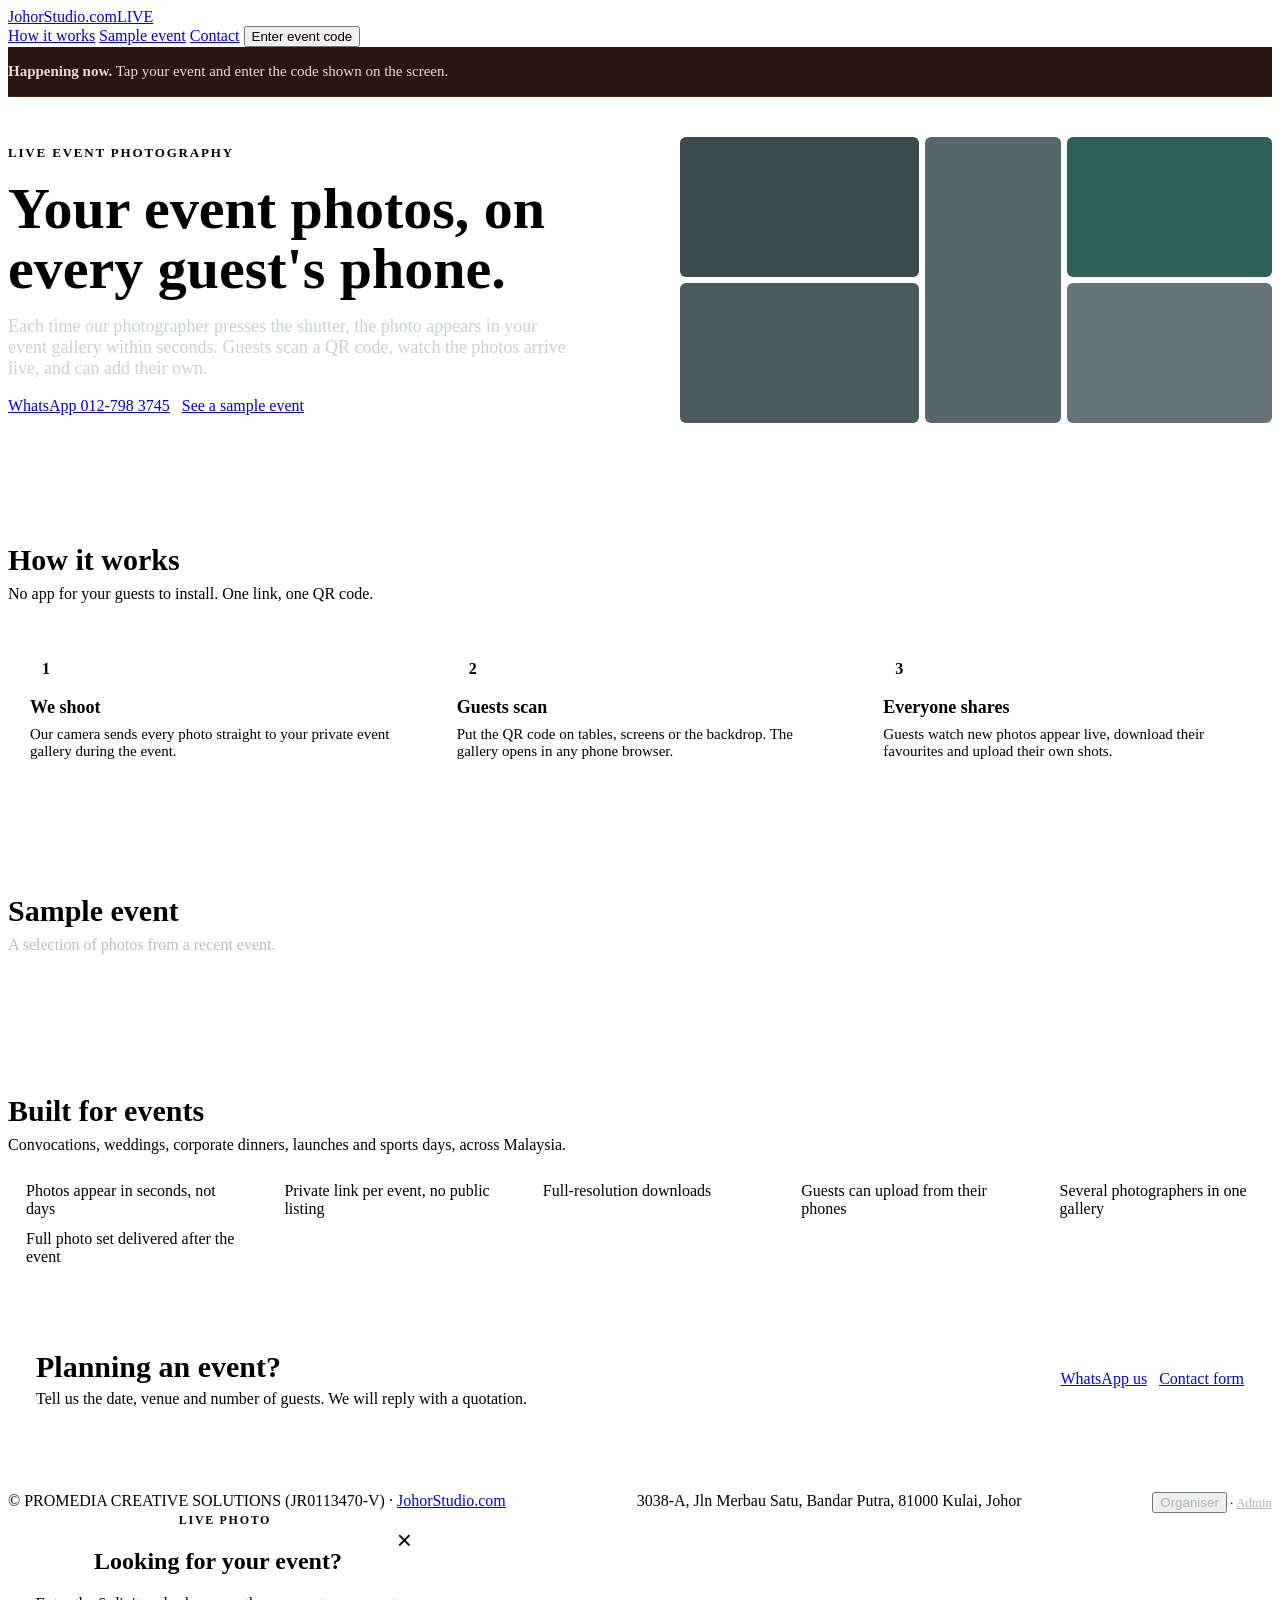
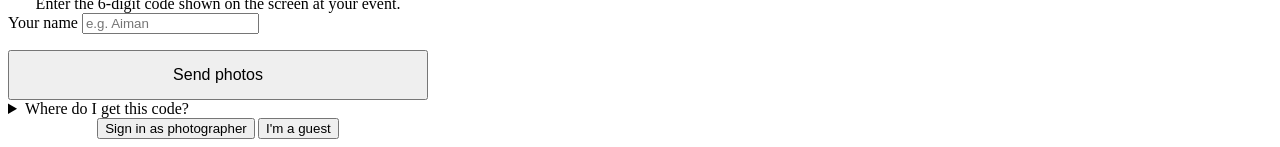
==== server/public/index.html @ 578b5f48 "JS Live Photo v4: server, AI moderator, TrueNAS deploy (moved from a7rii-android-push v4) Co-Authore" ====
<!doctype html>
<html lang="en">
<head>
<meta charset="utf-8">
<meta name="viewport" content="width=device-width, initial-scale=1">
<title>JohorStudio.com Live · Live event photo gallery</title>
<meta name="description" content="Live event photography by JohorStudio.com. Photos reach your guests' phones seconds after they are taken. Guests scan a QR code, watch the gallery fill up live and add their own photos.">
<meta name="theme-color" content="#20272b">
<link rel="icon" href="/favicon.svg">
<link rel="preconnect" href="https://fonts.googleapis.com">
<link href="https://fonts.googleapis.com/css2?family=Archivo:wdth,wght@62..125,400..700&display=swap" rel="stylesheet">
<link rel="stylesheet" href="/css/site.css">
<style>
  .hero { background: var(--graphite); color: var(--paper); padding: 40px 0 64px; }
  .hero .wrap { display: flex; flex-wrap: wrap; gap: 40px; align-items: center; }
  .hero-text { flex: 1 1 420px; min-width: 0; display: flex; flex-direction: column; gap: 18px; }
  .kicker { font-size: 13px; letter-spacing: .14em; color: var(--teal-light); font-weight: 600; }
  .hero h1 { margin: 0; font-stretch: 80%; font-size: clamp(36px, 6vw, 58px); line-height: 1.03; }
  .hero p { margin: 0; font-size: 18px; color: #c9d3d2; max-width: 560px; }
  .cta { display: flex; flex-wrap: wrap; gap: 12px; }
  .mosaic { flex: 1 1 380px; min-width: 0; display: grid; grid-template-columns: 1.4fr .8fr 1.2fr; grid-template-rows: 140px 140px; gap: 6px; }
  .mosaic div { background: #3b4a4f center / cover no-repeat; border-radius: 6px; }
  .mosaic div:nth-child(2) { grid-row: span 2; background-color: #56686d; }
  .mosaic div:nth-child(3) { background-color: #2f5f5a; }
  .mosaic div:nth-child(4) { background-color: #4a5a5e; }
  .mosaic div:nth-child(5) { background-color: #66737a; }
  @media (max-width: 520px) { .mosaic { grid-template-rows: 100px 100px; } }
  section.block { padding: 56px 0; }
  section.block h2 { font-stretch: 85%; font-size: 30px; margin: 0 0 8px; }
  .lead { color: var(--steel); margin: 0 0 28px; max-width: 640px; }
  .steps { display: grid; grid-template-columns: repeat(auto-fit, minmax(240px, 1fr)); gap: 16px; }
  .step { padding: 22px; display: flex; flex-direction: column; gap: 8px; }
  .step .n { width: 32px; height: 32px; border-radius: 50%; background: var(--teal-soft); color: var(--teal-dark); font-weight: 700; display: flex; align-items: center; justify-content: center; }
  .step h3 { margin: 4px 0 0; font-size: 18px; }
  .step p { margin: 0; color: var(--steel); font-size: 15px; }
  .feat { display: grid; grid-template-columns: repeat(auto-fit, minmax(220px, 1fr)); gap: 12px 28px; padding: 0; margin: 0; list-style: none; }
  .feat li { padding-left: 18px; position: relative; color: var(--ink); }
  .feat li::before { content: ""; position: absolute; left: 0; top: 9px; width: 8px; height: 8px; border-radius: 2px; background: var(--teal); }
  .sample { background: var(--graphite); color: var(--paper); }
  .sample .lead { color: #b4c0c1; }
  .livestrip { background: #2a1513; border-bottom: 1px solid #4a2320; }
  .livestrip .wrap { display: flex; flex-wrap: wrap; gap: 14px 24px; align-items: center; justify-content: space-between; padding-top: 16px; padding-bottom: 16px; }
  .ls-text { color: #f1d6d3; font-size: 15px; }
  .ls-btns { display: flex; flex-wrap: wrap; gap: 12px; }
  .foot-links { font-size: 13px; }
  .foot-links a, .foot-links .linkbtn { color: #aab6b8; }
  .code-box { position: relative; gap: 12px; text-align: center; max-width: 420px; }
  .code-box h2 { font-size: 24px; font-stretch: 85%; }
  .cm-kicker { font-size: 12px; letter-spacing: .14em; color: var(--tally); font-weight: 700; display: flex; justify-content: center; align-items: center; gap: 6px; }
  .cm-kicker::before { content: ""; width: 8px; height: 8px; border-radius: 50%; background: var(--tally); }
  .cm-sub { margin: 0; color: var(--steel); }
  .cm-go { width: 100%; padding: 14px; font-size: 16px; }
  .cm-close { position: absolute; right: 10px; top: 8px; border: 0; background: none; font-size: 26px; line-height: 1; color: var(--steel); cursor: pointer; padding: 6px; }
  .cm-alt { font-size: 13px; }
  .code-box .field { text-align: left; }
  .code-box details { text-align: left; }
  .cm-back { background: var(--teal-soft); border-radius: 8px; padding: 10px; font-size: 14px; }
  .contact { display: flex; flex-wrap: wrap; gap: 24px; justify-content: space-between; align-items: center; padding: 28px; }
</style>
</head>
<body>
<header class="topbar">
  <div class="wrap">
    <a class="brand" href="/"><span class="brand-name">JohorStudio.com</span><span class="live-badge">LIVE</span></a>
    <nav>
      <a href="#how">How it works</a>
      <a href="#sample" id="navSample" class="hidden">Sample event</a>
      <a href="#contact">Contact</a>
      <button class="btn small light" type="button" id="codeLink">Enter event code</button>
    </nav>
  </div>
</header>

<section class="livestrip hidden" id="liveStrip" aria-label="Events live now">
  <div class="wrap">
    <div class="ls-text"><b>Happening now.</b> Tap your event and enter the code shown on the screen.</div>
    <div class="ls-btns" id="liveBtns"></div>
  </div>
</section>

<section class="hero">
  <div class="wrap">
    <div class="hero-text">
      <div class="kicker">LIVE EVENT PHOTOGRAPHY</div>
      <h1>Your event photos, on every guest's phone.</h1>
      <p>Each time our photographer presses the shutter, the photo appears in your event gallery within seconds. Guests scan a QR code, watch the photos arrive live, and can add their own.</p>
      <div class="cta">
        <a class="btn wa" href="https://wa.me/60127983745?text=Hi%20Rafi" target="_blank" rel="noopener"><span class="wa-icon"></span>WhatsApp 012-798 3745</a>
        <a class="btn light hidden" href="#sample" id="heroSample">See a sample event</a>
      </div>
    </div>
    <div class="mosaic" id="mosaic" aria-hidden="true"><div></div><div></div><div></div><div></div><div></div></div>
  </div>
</section>

<section class="block" id="how">
  <div class="wrap">
    <h2>How it works</h2>
    <p class="lead">No app for your guests to install. One link, one QR code.</p>
    <div class="steps">
      <div class="card step"><span class="n">1</span><h3>We shoot</h3><p>Our camera sends every photo straight to your private event gallery during the event.</p></div>
      <div class="card step"><span class="n">2</span><h3>Guests scan</h3><p>Put the QR code on tables, screens or the backdrop. The gallery opens in any phone browser.</p></div>
      <div class="card step"><span class="n">3</span><h3>Everyone shares</h3><p>Guests watch new photos appear live, download their favourites and upload their own shots.</p></div>
    </div>
  </div>
</section>

<section class="block sample hidden" id="sample">
  <div class="wrap">
    <h2 id="sampleTitle">Sample event</h2>
    <p class="lead" id="sampleLead">A selection of photos from a recent event.</p>
    <div id="sampleGrid" class="jgrid"></div>
  </div>
</section>

<section class="block">
  <div class="wrap">
    <h2>Built for events</h2>
    <p class="lead">Convocations, weddings, corporate dinners, launches and sports days, across Malaysia.</p>
    <ul class="feat">
      <li>Photos appear in seconds, not days</li>
      <li>Private link per event, no public listing</li>
      <li>Full-resolution downloads</li>
      <li>Guests can upload from their phones</li>
      <li>Several photographers in one gallery</li>
      <li>Full photo set delivered after the event</li>
    </ul>
  </div>
</section>

<section class="block" id="contact" style="padding-top:0">
  <div class="wrap">
    <div class="card contact">
      <div>
        <h2 style="margin:0 0 6px">Planning an event?</h2>
        <p class="muted" style="margin:0">Tell us the date, venue and number of guests. We will reply with a quotation.</p>
      </div>
      <div class="cta">
        <a class="btn wa" href="https://wa.me/60127983745?text=Hi%20Rafi" target="_blank" rel="noopener"><span class="wa-icon"></span>WhatsApp us</a>
        <a class="btn ghost" id="contactLink" href="https://johorstudio.com/#contact">Contact form</a>
      </div>
    </div>
  </div>
</section>

<footer class="site">
  <div class="wrap" style="display:flex;flex-wrap:wrap;gap:8px 24px;justify-content:space-between">
    <div>© <span id="yr"></span> PROMEDIA CREATIVE SOLUTIONS (JR0113470-V) · <a href="https://johorstudio.com">JohorStudio.com</a></div>
    <div>3038-A, Jln Merbau Satu, Bandar Putra, 81000 Kulai, Johor</div>
    <div class="foot-links"><button class="linkbtn" type="button" id="organiserLink">Organiser</button> · <a href="/admin">Admin</a></div>
  </div>
</footer>

<div class="modal hidden" id="codeModal" role="dialog" aria-modal="true" aria-labelledby="cmTitle">
  <div class="modal-box code-box">
    <button class="cm-close" type="button" id="cmClose" aria-label="Close">×</button>
    <div class="cm-kicker" id="cmKicker">LIVE PHOTO</div>
    <h2 id="cmTitle">Looking for your event?</h2>
    <p class="cm-sub" id="cmSub">Enter the 6-digit code shown on the screen at your event.</p>
    <div id="cmBack" class="hidden"></div>
    <div id="cmBoxes"></div>
    <div class="field hidden" id="cmNameField">
      <label for="cmName">Your name</label>
      <input class="input" id="cmName" maxlength="30" autocomplete="name" placeholder="e.g. Aiman">
    </div>
    <p class="error" id="cmErr" role="alert"></p>
    <button class="btn cm-go" type="button" id="cmGo">Send photos</button>
    <details class="help">
      <summary>Where do I get this code?</summary>
      <p id="cmHelp">It is on the big screen, on banners and table cards at the event. You can also ask the organiser or committee.</p>
    </details>
    <div class="cm-alt">
      <button class="linkbtn" type="button" id="cmPhotog">Sign in as photographer</button>
      <button class="linkbtn hidden" type="button" id="cmGuest">I'm a guest</button>
    </div>
  </div>
</div>

<script type="module">
import { $, $$, icon, fmtDate, esc } from '/js/common.js';
import { PhotoGrid, openLightbox } from '/js/grid.js';
import { codeBoxes, sendCode } from '/js/codebox.js';

$('#yr').textContent = new Date().getFullYear();
$$('.wa-icon').forEach((s) => { s.outerHTML = icon.wa; });

fetch('/auth/config').then((r) => r.json()).then((c) => {
  $$('a.wa').forEach((a) => { a.href = `https://wa.me/${c.whatsapp}?text=Hi%20Rafi`; });
  $('#contactLink').href = c.contactUrl;
}).catch(() => {});

// ---------- code popup: guest (default), photographer, organiser ----------
const MODES = {
  guest: { kicker: 'LIVE PHOTO', title: 'Looking for your event?', sub: 'Enter the 6-digit code shown on the screen at your event.', go: 'Send photos',
    help: 'It is on the big screen, on banners and table cards at the event. You can also ask the organiser or committee.' },
  photographer: { kicker: 'PHOTOGRAPHER', title: 'Sign in as photographer', sub: 'Enter the photographer code from the event admin, and your name.', go: 'Sign in',
    help: 'The photographer code is different from the guest code. Ask the JohorStudio.com admin or the event organiser.' },
  client: { kicker: 'ORGANISER', title: 'Organiser panel', sub: 'Enter the organiser code from JohorStudio.com to review guest photos.', go: 'Open panel',
    help: 'The organiser code was sent to you by JohorStudio.com with your booking.' },
};
let mode = 'guest', busy = false;
const boxes = codeBoxes($('#cmBoxes'), { onChange: () => { $('#cmErr').textContent = ''; }, onComplete: () => { if (mode !== 'photographer' || $('#cmName').value.trim()) submit(); } });
function setMode(m, eventName) {
  mode = m;
  const t = MODES[m];
  $('#cmKicker').textContent = t.kicker;
  $('#cmTitle').textContent = eventName && m === 'guest' ? eventName : t.title;
  $('#cmSub').textContent = t.sub;
  $('#cmGo').textContent = t.go;
  $('#cmHelp').textContent = t.help;
  $('#cmNameField').classList.toggle('hidden', m !== 'photographer');
  $('#cmPhotog').classList.toggle('hidden', m !== 'guest');
  $('#cmGuest').classList.toggle('hidden', m === 'guest');
  $('#cmErr').textContent = '';
}
function openModal(m = 'guest', { eventName, code } = {}) {
  setMode(m, eventName);
  $('#codeModal').classList.remove('hidden');
  if (code) { boxes.set(code); if (m === 'guest') submit(); } else boxes.focus();
}
const closeModal = () => { $('#codeModal').classList.add('hidden'); try { sessionStorage.setItem('lp-skip', '1'); } catch {} };
$('#cmClose').onclick = closeModal;
$('#codeModal').addEventListener('click', (e) => { if (e.target.id === 'codeModal') closeModal(); });
document.addEventListener('keydown', (e) => { if (e.key === 'Escape' && !$('#codeModal').classList.contains('hidden')) closeModal(); });
$('#cmPhotog').onclick = () => { setMode('photographer'); boxes.clear(); };
$('#cmGuest').onclick = () => { setMode('guest'); boxes.clear(); };
$('#codeLink').onclick = () => openModal('guest');
$('#organiserLink').onclick = () => openModal('client');
$('#cmGo').onclick = () => submit();
$('#cmName').addEventListener('keydown', (e) => { if (e.key === 'Enter') submit(); });

async function submit() {
  if (busy) return;
  const code = boxes.get();
  if (code.length !== 6) { $('#cmErr').textContent = 'Enter all 6 digits.'; boxes.focus(); return; }
  const name = $('#cmName').value.trim();
  if (mode === 'photographer' && !name) { $('#cmErr').textContent = 'Type your name.'; $('#cmName').focus(); return; }
  busy = true; $('#cmGo').disabled = true;
  try {
    const r = await sendCode(code, { want: mode, name });
    location.href = r.next;
  } catch (e) {
    if (e.status === 401) boxes.clear();
    $('#cmErr').textContent = e.message;
    boxes.shake();
  } finally { busy = false; $('#cmGo').disabled = false; }
}

// ---------- events live now ----------
const qrCode = (location.pathname.match(/^\/c\/(\d{6})/) || [])[1];
Promise.all([
  fetch('/api/live-status').then((r) => r.json()).catch(() => ({ live: [] })),
  fetch('/api/me').then((r) => r.json()).catch(() => ({})),
]).then(([status, me]) => {
  const live = status.live || [];
  if (live.length) {
    $('#liveStrip').classList.remove('hidden');
    $('#liveBtns').innerHTML = live.map((e) => `<button class="live-btn" type="button" data-name="${esc(e.name)}">
      <span class="lb-top">LIVE PHOTO ACTIVE</span><span class="lb-name">${esc(e.name)}</span></button>`).join('');
    $$('.live-btn').forEach((b) => b.onclick = () => openModal('guest', { eventName: b.dataset.name === 'Event in progress' ? '' : b.dataset.name }));
  }
  if (me.guest) {
    $('#cmBack').classList.remove('hidden');
    $('#cmBack').innerHTML = `<div class="cm-back">You are in <b>${esc(me.guest.event.title)}</b>. <a href="/e/${esc(me.guest.token)}">Back to the gallery →</a></div>`;
  }
  let skipped = false;
  try { skipped = sessionStorage.getItem('lp-skip') === '1'; } catch {}
  if (qrCode) { history.replaceState(null, '', '/'); openModal('guest', { code: qrCode }); }
  else if (live.length && !skipped) openModal('guest', { eventName: live.length === 1 && live[0].name !== 'Event in progress' ? live[0].name : '' });
});

// Sample section only appears when the admin has featured an event.
fetch('/api/showcase').then((r) => r.json()).then(({ event, photos }) => {
  if (!event || !photos.length) return;
  const urlFor = (p, s) => `/s/${p.id}/${s >= 1600 ? 1600 : 480}`;
  $('#sample').classList.remove('hidden');
  $('#navSample').classList.remove('hidden');
  $('#heroSample').classList.remove('hidden');
  $('#sampleTitle').textContent = event.title;
  $('#sampleLead').textContent = [fmtDate(event.date), 'A random selection from the live gallery.'].filter(Boolean).join(' · ');
  new PhotoGrid($('#sampleGrid'), { urlFor, onTile: (p, list) => openLightbox(list, p, { urlFor, downloadUrl: (x) => urlFor(x, 1600) }) }).set(photos);
  const tall = photos.find((p) => p.h > p.w), rest = photos.filter((p) => p !== tall);
  const pick = [rest[0], tall || rest[1], rest[1 + (tall ? 0 : 1)], rest[2 + (tall ? 0 : 1)], rest[3 + (tall ? 0 : 1)]];
  $$('#mosaic div').forEach((d, i) => { if (pick[i]) d.style.backgroundImage = `url("${urlFor(pick[i], 480)}")`; });
}).catch(() => {});
</script>
</body>
</html>
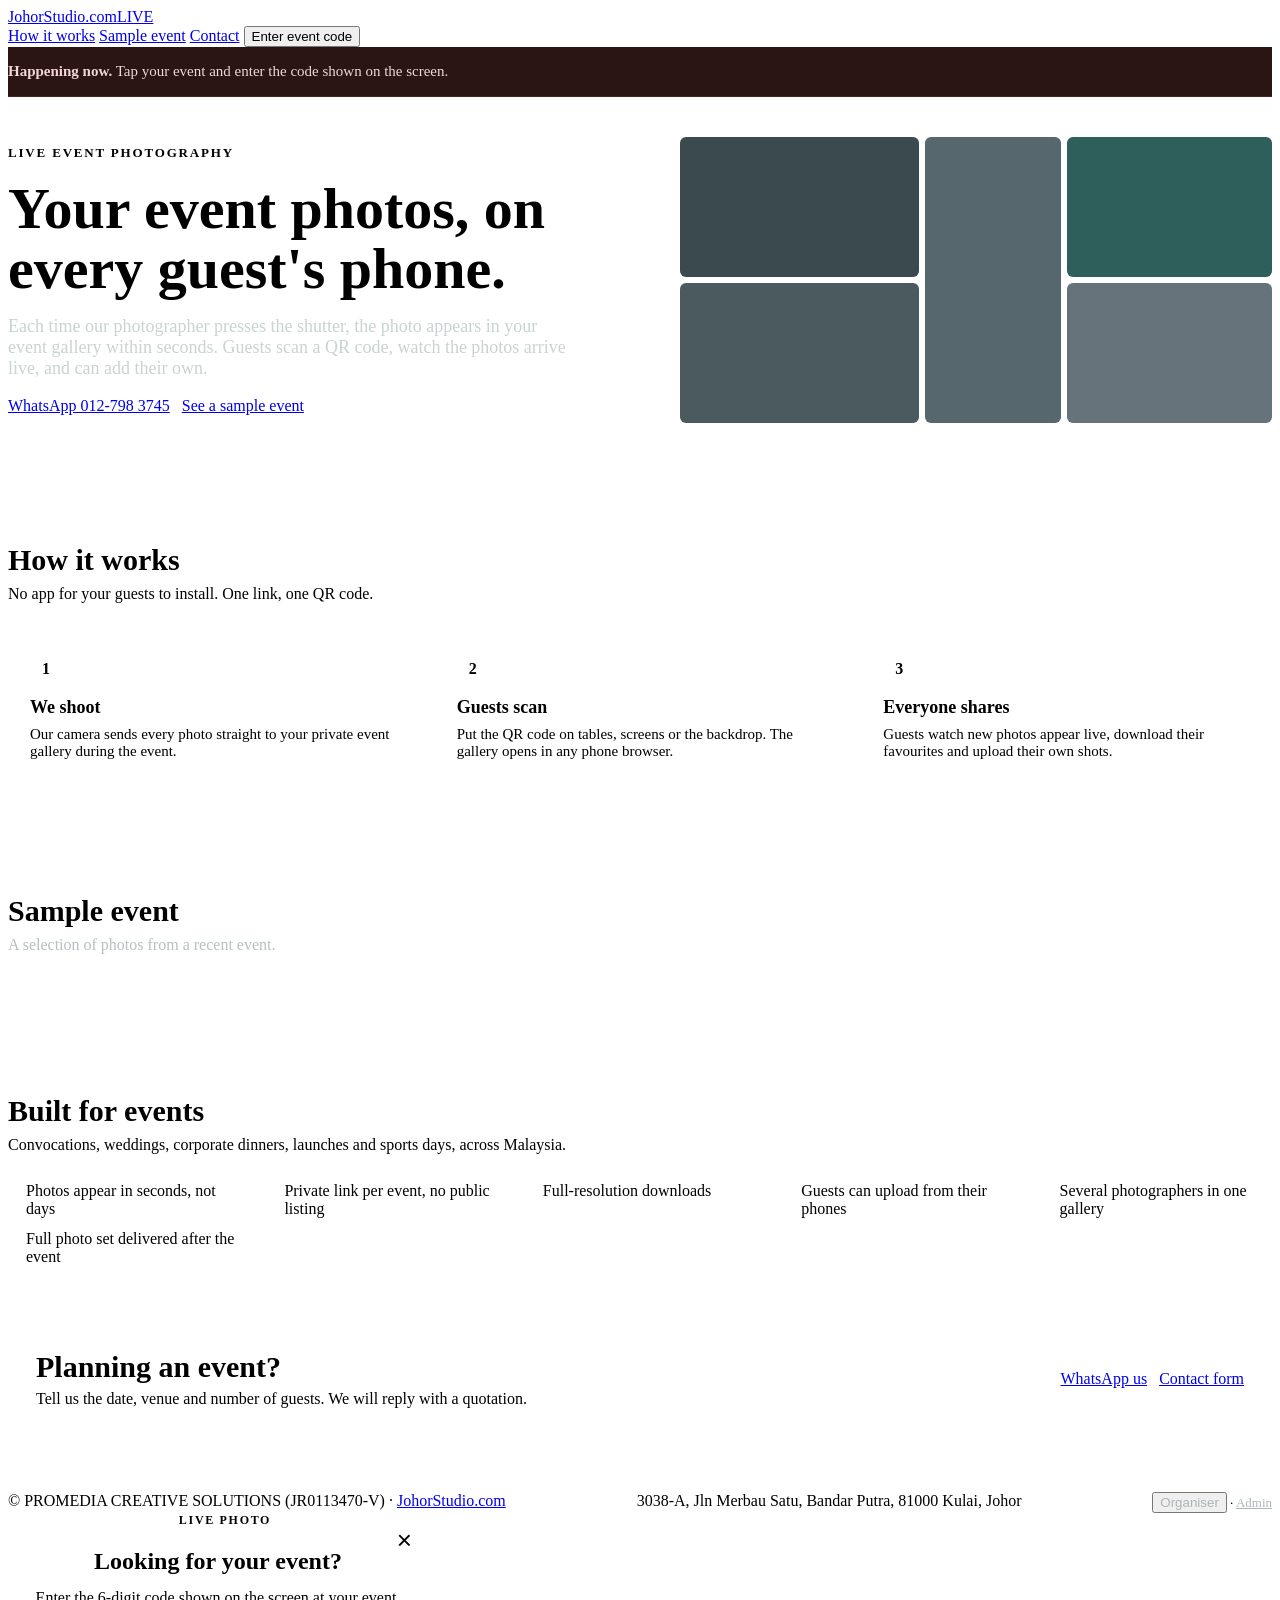
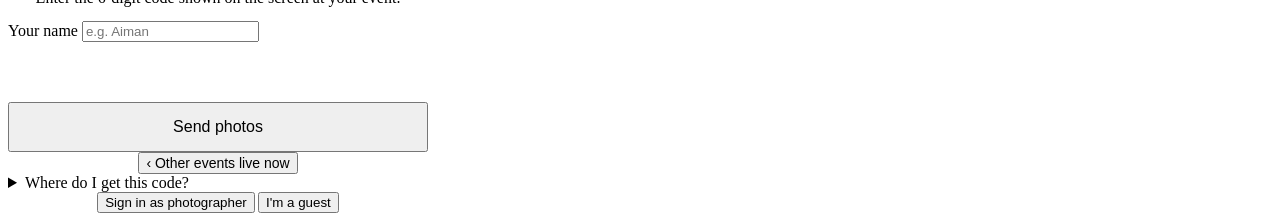
==== commit 592f1a14: "One-box event code, event list in popup, QR on the big screen from the panel, glass-pill footer, dup" ====
--- a/server/public/index.html
+++ b/server/public/index.html
@@ -54,6 +54,16 @@
   .cm-alt { font-size: 13px; }
   .code-box .field { text-align: left; }
   .code-box details { text-align: left; }
+  .cm-meta { margin: -6px 0 0; color: var(--steel); font-size: 14px; display: flex; flex-wrap: wrap; justify-content: center; gap: 2px 10px; }
+  .cm-meta b { color: var(--ink); font-weight: 600; }
+  .cm-list { display: flex; flex-direction: column; gap: 8px; }
+  .cm-ev { display: flex; align-items: center; gap: 10px; width: 100%; text-align: left; background: #fff; border: 1.5px solid var(--line); border-radius: 10px;
+    padding: 13px 14px; font: 600 16px var(--font); color: var(--ink); cursor: pointer; }
+  .cm-ev:hover, .cm-ev:focus-visible { border-color: var(--teal); outline: none; background: var(--teal-soft); }
+  .cm-ev::before { content: ""; flex: none; width: 9px; height: 9px; border-radius: 50%; background: var(--tally); }
+  .cm-ev span { flex: 1; min-width: 0; overflow: hidden; text-overflow: ellipsis; white-space: nowrap; }
+  .cm-ev::after { content: "›"; color: var(--steel); font-size: 22px; line-height: 1; }
+  .cm-other { align-self: center; font-size: 14px; }
   .cm-back { background: var(--teal-soft); border-radius: 8px; padding: 10px; font-size: 14px; }
   .contact { display: flex; flex-wrap: wrap; gap: 24px; justify-content: space-between; align-items: center; padding: 28px; }
 </style>
@@ -156,8 +166,11 @@
     <button class="cm-close" type="button" id="cmClose" aria-label="Close">×</button>
     <div class="cm-kicker" id="cmKicker">LIVE PHOTO</div>
     <h2 id="cmTitle">Looking for your event?</h2>
+    <p class="cm-meta hidden" id="cmMeta"></p>
     <p class="cm-sub" id="cmSub">Enter the 6-digit code shown on the screen at your event.</p>
     <div id="cmBack" class="hidden"></div>
+    <div class="cm-list hidden" id="cmList"></div>
+    <div id="cmEntry" style="display:flex;flex-direction:column;gap:14px">
     <div id="cmBoxes"></div>
     <div class="field hidden" id="cmNameField">
       <label for="cmName">Your name</label>
@@ -165,6 +178,8 @@
     </div>
     <p class="error" id="cmErr" role="alert"></p>
     <button class="btn cm-go" type="button" id="cmGo">Send photos</button>
+    </div>
+    <button class="linkbtn cm-other hidden" type="button" id="cmOther">‹ Other events live now</button>
     <details class="help">
       <summary>Where do I get this code?</summary>
       <p id="cmHelp">It is on the big screen, on banners and table cards at the event. You can also ask the organiser or committee.</p>
@@ -198,14 +213,22 @@
   client: { kicker: 'ORGANISER', title: 'Organiser panel', sub: 'Enter the organiser code from JohorStudio.com to review guest photos.', go: 'Open panel',
     help: 'The organiser code was sent to you by JohorStudio.com with your booking.' },
 };
-let mode = 'guest', busy = false;
+let mode = 'guest', busy = false, live = [];
 const boxes = codeBoxes($('#cmBoxes'), { onChange: () => { $('#cmErr').textContent = ''; }, onComplete: () => { if (mode !== 'photographer' || $('#cmName').value.trim()) submit(); } });
-function setMode(m, eventName) {
+const evDate = (e) => fmtDate(e.date) || (e.startsAt ? new Date(e.startsAt).toLocaleDateString('en-GB', { day: 'numeric', month: 'short', year: 'numeric' }) : '');
+// view: 'code' (code box) or 'list' (choose one of several live events)
+function setMode(m, ev, view = 'code') {
   mode = m;
   const t = MODES[m];
+  const guestEv = m === 'guest' && ev;
   $('#cmKicker').textContent = t.kicker;
-  $('#cmTitle').textContent = eventName && m === 'guest' ? eventName : t.title;
-  $('#cmSub').textContent = t.sub;
+  $('#cmTitle').textContent = view === 'list' ? 'Which event are you at?' : guestEv ? ev.name : t.title;
+  $('#cmMeta').classList.toggle('hidden', !guestEv || view === 'list');
+  if (guestEv) $('#cmMeta').innerHTML = [evDate(ev) && `<span>${esc(evDate(ev))}</span>`, ev.organiser && `<span>by <b>${esc(ev.organiser)}</b></span>`].filter(Boolean).join('');
+  $('#cmSub').textContent = view === 'list' ? 'Tap your event, then enter the code shown on the screen.' : t.sub;
+  $('#cmList').classList.toggle('hidden', view !== 'list');
+  $('#cmEntry').classList.toggle('hidden', view === 'list');
+  $('#cmOther').classList.toggle('hidden', !(m === 'guest' && view === 'code' && live.length > 1));
   $('#cmGo').textContent = t.go;
   $('#cmHelp').textContent = t.help;
   $('#cmNameField').classList.toggle('hidden', m !== 'photographer');
@@ -213,17 +236,25 @@
   $('#cmGuest').classList.toggle('hidden', m === 'guest');
   $('#cmErr').textContent = '';
 }
-function openModal(m = 'guest', { eventName, code } = {}) {
-  setMode(m, eventName);
+function renderList() {
+  $('#cmList').innerHTML = live.map((e, i) => `<button class="cm-ev" type="button" data-i="${i}"><span>${esc(e.name)}</span></button>`).join('');
+  $$('.cm-ev').forEach((b) => b.onclick = () => { setMode('guest', live[b.dataset.i]); boxes.focus(); });
+}
+function openModal(m = 'guest', { ev, code } = {}) {
+  const list = m === 'guest' && !ev && !code && live.length > 1;
+  if (m === 'guest' && !ev && live.length === 1) ev = live[0];
+  setMode(m, ev, list ? 'list' : 'code');
   $('#codeModal').classList.remove('hidden');
+  if (list) { $('.cm-ev')?.focus(); return; }
   if (code) { boxes.set(code); if (m === 'guest') submit(); } else boxes.focus();
 }
+$('#cmOther').onclick = () => setMode('guest', null, 'list');
 const closeModal = () => { $('#codeModal').classList.add('hidden'); try { sessionStorage.setItem('lp-skip', '1'); } catch {} };
 $('#cmClose').onclick = closeModal;
 $('#codeModal').addEventListener('click', (e) => { if (e.target.id === 'codeModal') closeModal(); });
 document.addEventListener('keydown', (e) => { if (e.key === 'Escape' && !$('#codeModal').classList.contains('hidden')) closeModal(); });
 $('#cmPhotog').onclick = () => { setMode('photographer'); boxes.clear(); };
-$('#cmGuest').onclick = () => { setMode('guest'); boxes.clear(); };
+$('#cmGuest').onclick = () => { boxes.clear(); openModal('guest'); };
 $('#codeLink').onclick = () => openModal('guest');
 $('#organiserLink').onclick = () => openModal('client');
 $('#cmGo').onclick = () => submit();
@@ -232,7 +263,7 @@
 async function submit() {
   if (busy) return;
   const code = boxes.get();
-  if (code.length !== 6) { $('#cmErr').textContent = 'Enter all 6 digits.'; boxes.focus(); return; }
+  if (code.length !== 6) { $('#cmErr').textContent = 'Enter the 6-digit code.'; boxes.focus(); return; }
   const name = $('#cmName').value.trim();
   if (mode === 'photographer' && !name) { $('#cmErr').textContent = 'Type your name.'; $('#cmName').focus(); return; }
   busy = true; $('#cmGo').disabled = true;
@@ -252,12 +283,13 @@
   fetch('/api/live-status').then((r) => r.json()).catch(() => ({ live: [] })),
   fetch('/api/me').then((r) => r.json()).catch(() => ({})),
 ]).then(([status, me]) => {
-  const live = status.live || [];
+  live = status.live || [];
+  renderList();
   if (live.length) {
     $('#liveStrip').classList.remove('hidden');
-    $('#liveBtns').innerHTML = live.map((e) => `<button class="live-btn" type="button" data-name="${esc(e.name)}">
+    $('#liveBtns').innerHTML = live.map((e, i) => `<button class="live-btn" type="button" data-i="${i}">
       <span class="lb-top">LIVE PHOTO ACTIVE</span><span class="lb-name">${esc(e.name)}</span></button>`).join('');
-    $$('.live-btn').forEach((b) => b.onclick = () => openModal('guest', { eventName: b.dataset.name === 'Event in progress' ? '' : b.dataset.name }));
+    $$('.live-btn').forEach((b) => b.onclick = () => openModal('guest', { ev: live[b.dataset.i] }));
   }
   if (me.guest) {
     $('#cmBack').classList.remove('hidden');
@@ -266,7 +298,7 @@
   let skipped = false;
   try { skipped = sessionStorage.getItem('lp-skip') === '1'; } catch {}
   if (qrCode) { history.replaceState(null, '', '/'); openModal('guest', { code: qrCode }); }
-  else if (live.length && !skipped) openModal('guest', { eventName: live.length === 1 && live[0].name !== 'Event in progress' ? live[0].name : '' });
+  else if (live.length && !skipped) openModal('guest');
 });
 
 // Sample section only appears when the admin has featured an event.
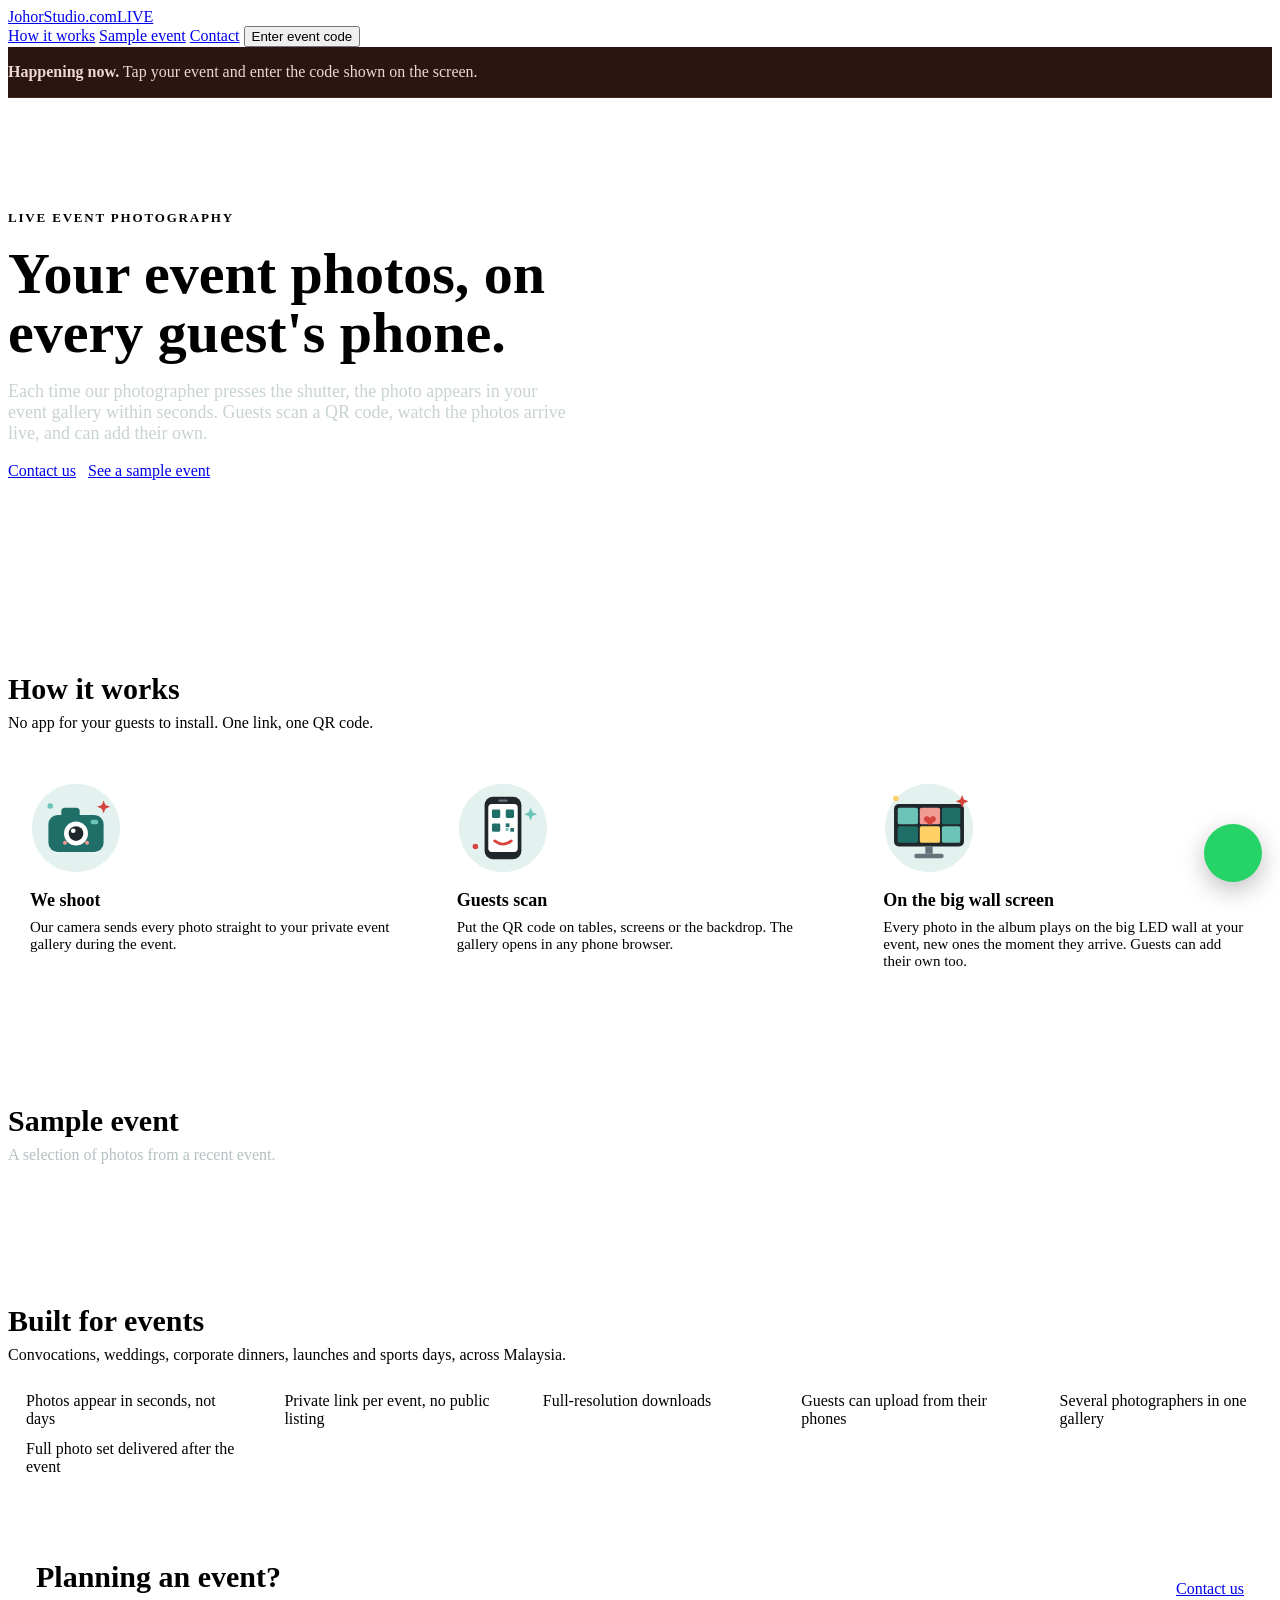
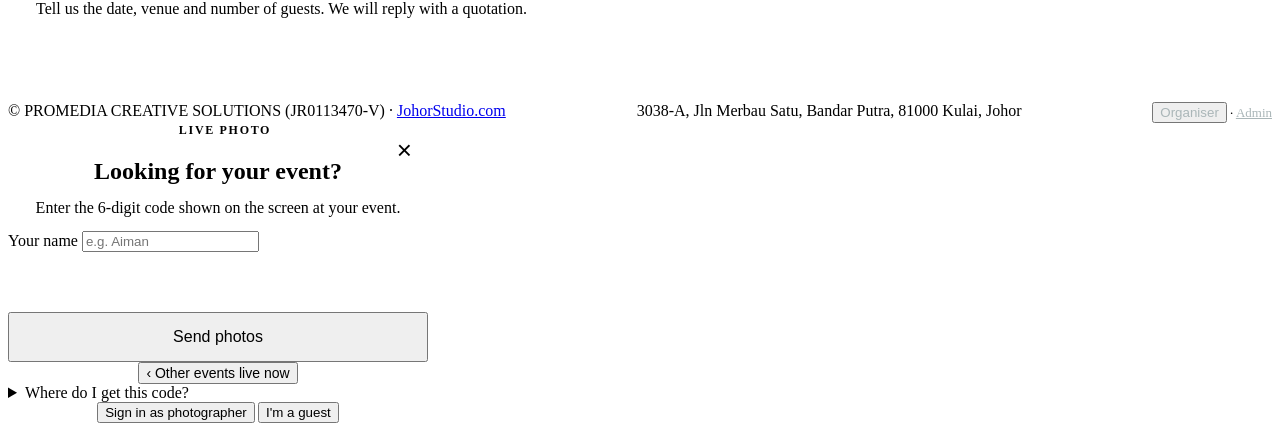
==== commit 7723edb4: "Landing: animated hero from johorstudio.com projects, cute step icons, bigger LIVE button, logo to j" ====
--- a/server/public/index.html
+++ b/server/public/index.html
@@ -18,20 +18,33 @@
   .hero h1 { margin: 0; font-stretch: 80%; font-size: clamp(36px, 6vw, 58px); line-height: 1.03; }
   .hero p { margin: 0; font-size: 18px; color: #c9d3d2; max-width: 560px; }
   .cta { display: flex; flex-wrap: wrap; gap: 12px; }
-  .mosaic { flex: 1 1 380px; min-width: 0; display: grid; grid-template-columns: 1.4fr .8fr 1.2fr; grid-template-rows: 140px 140px; gap: 6px; }
-  .mosaic div { background: #3b4a4f center / cover no-repeat; border-radius: 6px; }
-  .mosaic div:nth-child(2) { grid-row: span 2; background-color: #56686d; }
-  .mosaic div:nth-child(3) { background-color: #2f5f5a; }
-  .mosaic div:nth-child(4) { background-color: #4a5a5e; }
-  .mosaic div:nth-child(5) { background-color: #66737a; }
-  @media (max-width: 520px) { .mosaic { grid-template-rows: 100px 100px; } }
+  /* Hero gallery: 5 tiles that re-shape every few seconds; photos crossfade and drift; click opens the album. */
+  .mosaic { flex: 1 1 400px; min-width: 0; position: relative; aspect-ratio: 16 / 11; max-width: 100%; }
+  .mtile { position: absolute; overflow: hidden; border-radius: 8px; background: #2c373b; display: block;
+    transition: left 1.1s cubic-bezier(.65,0,.35,1), top 1.1s cubic-bezier(.65,0,.35,1), width 1.1s cubic-bezier(.65,0,.35,1), height 1.1s cubic-bezier(.65,0,.35,1); }
+  .mtile img { position: absolute; inset: 0; width: 100%; height: 100%; object-fit: cover; opacity: 0; transition: opacity 1s ease, transform 9s linear; transform: scale(1.12); }
+  .mtile img.on { opacity: 1; transform: scale(1); }
+  .mtile::after { content: ""; position: absolute; inset: 0; border-radius: inherit; box-shadow: inset 0 0 0 1px rgba(255,255,255,.06); pointer-events: none; }
+  .mtile .cap { position: absolute; left: 0; right: 0; bottom: 0; padding: 22px 10px 8px; font-size: 12px; font-weight: 600; color: #fff;
+    background: linear-gradient(transparent, rgba(0,0,0,.65)); opacity: 0; transform: translateY(6px); transition: opacity .25s, transform .25s; }
+  .mtile:hover .cap, .mtile:focus-visible .cap { opacity: 1; transform: none; }
+  .mtile:focus-visible { outline: 2px solid var(--teal-light); outline-offset: 2px; }
+  @media (prefers-reduced-motion: reduce) { .mtile, .mtile img { transition: opacity .4s; } .mtile img { transform: none; } }
   section.block { padding: 56px 0; }
   section.block h2 { font-stretch: 85%; font-size: 30px; margin: 0 0 8px; }
   .lead { color: var(--steel); margin: 0 0 28px; max-width: 640px; }
   .steps { display: grid; grid-template-columns: repeat(auto-fit, minmax(240px, 1fr)); gap: 16px; }
   .step { padding: 22px; display: flex; flex-direction: column; gap: 8px; }
-  .step .n { width: 32px; height: 32px; border-radius: 50%; background: var(--teal-soft); color: var(--teal-dark); font-weight: 700; display: flex; align-items: center; justify-content: center; }
+  .step .ico { width: 92px; height: 92px; margin-bottom: 4px; }
+  .step .ico svg { width: 100%; height: 100%; overflow: visible; }
   .step h3 { margin: 4px 0 0; font-size: 18px; }
+  @media (prefers-reduced-motion: no-preference) {
+    .step:hover .ico .bob { animation: bob .9s ease-in-out infinite; }
+    .ico .tw { animation: twinkle 2.2s ease-in-out infinite; transform-box: fill-box; transform-origin: center; }
+    .ico .tw2 { animation-delay: .7s; } .ico .tw3 { animation-delay: 1.4s; }
+  }
+  @keyframes bob { 50% { transform: translateY(-4px); } }
+  @keyframes twinkle { 50% { transform: scale(.4); opacity: .4; } }
   .step p { margin: 0; color: var(--steel); font-size: 15px; }
   .feat { display: grid; grid-template-columns: repeat(auto-fit, minmax(220px, 1fr)); gap: 12px 28px; padding: 0; margin: 0; list-style: none; }
   .feat li { padding-left: 18px; position: relative; color: var(--ink); }
@@ -41,7 +54,21 @@
   .livestrip { background: #2a1513; border-bottom: 1px solid #4a2320; }
   .livestrip .wrap { display: flex; flex-wrap: wrap; gap: 14px 24px; align-items: center; justify-content: space-between; padding-top: 16px; padding-bottom: 16px; }
   .ls-text { color: #f1d6d3; font-size: 15px; }
-  .ls-btns { display: flex; flex-wrap: wrap; gap: 12px; }
+  .ls-btns { display: flex; flex-wrap: wrap; gap: 14px; }
+  .livestrip .live-btn { padding: 16px 28px 16px 22px; border-radius: 14px; }
+  .livestrip .live-btn .lb-top { font-size: 21px; gap: 10px; }
+  .livestrip .live-btn .lb-top::before { width: 14px; height: 14px; }
+  .livestrip .live-btn .lb-name { font-size: 16px; max-width: 340px; }
+  .livestrip .ls-text { font-size: 16px; }
+  /* WhatsApp: floating, bottom right */
+  .wa-float { position: fixed; right: max(18px, env(safe-area-inset-right, 0px)); bottom: max(18px, env(safe-area-inset-bottom, 0px)); z-index: 40;
+    width: 58px; height: 58px; border-radius: 50%; background: #25d366; color: #fff; display: grid; place-items: center;
+    box-shadow: 0 8px 24px rgba(0,0,0,.25); transition: transform .2s; }
+  .wa-float:hover { transform: scale(1.08); color: #fff; }
+  .wa-float svg { width: 30px; height: 30px; }
+  .wa-float .tip { position: absolute; right: 70px; white-space: nowrap; background: var(--graphite); color: #fff; font-size: 13px; font-weight: 600;
+    padding: 6px 10px; border-radius: 6px; opacity: 0; pointer-events: none; transition: opacity .2s; }
+  .wa-float:hover .tip { opacity: 1; }
   .foot-links { font-size: 13px; }
   .foot-links a, .foot-links .linkbtn { color: #aab6b8; }
   .code-box { position: relative; gap: 12px; text-align: center; max-width: 420px; }
@@ -71,7 +98,7 @@
 <body>
 <header class="topbar">
   <div class="wrap">
-    <a class="brand" href="/"><span class="brand-name">JohorStudio.com</span><span class="live-badge">LIVE</span></a>
+    <a class="brand" href="https://johorstudio.com" title="JohorStudio.com"><span class="brand-name">JohorStudio.com</span><span class="live-badge">LIVE</span></a>
     <nav>
       <a href="#how">How it works</a>
       <a href="#sample" id="navSample" class="hidden">Sample event</a>
@@ -95,11 +122,11 @@
       <h1>Your event photos, on every guest's phone.</h1>
       <p>Each time our photographer presses the shutter, the photo appears in your event gallery within seconds. Guests scan a QR code, watch the photos arrive live, and can add their own.</p>
       <div class="cta">
-        <a class="btn wa" href="https://wa.me/60127983745?text=Hi%20Rafi" target="_blank" rel="noopener"><span class="wa-icon"></span>WhatsApp 012-798 3745</a>
+        <a class="btn" href="https://johorstudio.com/contact.html">Contact us</a>
         <a class="btn light hidden" href="#sample" id="heroSample">See a sample event</a>
       </div>
     </div>
-    <div class="mosaic" id="mosaic" aria-hidden="true"><div></div><div></div><div></div><div></div><div></div></div>
+    <div class="mosaic" id="mosaic" aria-label="Photos from our recent events"></div>
   </div>
 </section>
 
@@ -108,9 +135,24 @@
     <h2>How it works</h2>
     <p class="lead">No app for your guests to install. One link, one QR code.</p>
     <div class="steps">
-      <div class="card step"><span class="n">1</span><h3>We shoot</h3><p>Our camera sends every photo straight to your private event gallery during the event.</p></div>
-      <div class="card step"><span class="n">2</span><h3>Guests scan</h3><p>Put the QR code on tables, screens or the backdrop. The gallery opens in any phone browser.</p></div>
-      <div class="card step"><span class="n">3</span><h3>Everyone shares</h3><p>Guests watch new photos appear live, download their favourites and upload their own shots.</p></div>
+      <div class="card step"><span class="ico"><svg viewBox="0 0 100 100" aria-hidden="true"><circle cx="50" cy="50" r="48" fill="#e3f1ef"/><g class="bob">
+<rect x="20" y="36" width="60" height="40" rx="10" fill="#1f6f68"/><rect x="34" y="28" width="20" height="12" rx="4" fill="#1f6f68"/>
+<circle cx="50" cy="56" r="13" fill="#fff"/><circle cx="50" cy="56" r="8" fill="#20272b"/><circle cx="47" cy="53" r="2.5" fill="#fff"/>
+<rect x="66" y="41" width="8" height="5" rx="2" fill="#6cc4b9"/><circle cx="38" cy="66" r="2.2" fill="#f29b95"/><circle cx="62" cy="66" r="2.2" fill="#f29b95"/></g>
+<path class="tw" d="M80 20l2 5 5 2-5 2-2 5-2-5-5-2 5-2z" fill="#d6453d"/><circle class="tw tw2" cx="22" cy="26" r="3" fill="#6cc4b9"/></svg></span><h3>We shoot</h3><p>Our camera sends every photo straight to your private event gallery during the event.</p></div>
+      <div class="card step"><span class="ico"><svg viewBox="0 0 100 100" aria-hidden="true"><circle cx="50" cy="50" r="48" fill="#e3f1ef"/><g class="bob">
+<rect x="30" y="16" width="40" height="68" rx="9" fill="#20272b"/><rect x="34" y="24" width="32" height="52" rx="4" fill="#fff"/>
+<rect x="38" y="30" width="9" height="9" rx="1.5" fill="#1f6f68"/><rect x="53" y="30" width="9" height="9" rx="1.5" fill="#1f6f68"/><rect x="38" y="45" width="9" height="9" rx="1.5" fill="#1f6f68"/>
+<rect x="53" y="45" width="4" height="4" fill="#1f6f68"/><rect x="58" y="50" width="4" height="4" fill="#1f6f68"/><rect x="53" y="50" width="3" height="3" fill="#6cc4b9"/>
+<path d="M41 64q9 7 18 0" stroke="#d6453d" stroke-width="3" fill="none" stroke-linecap="round"/><rect x="45" y="19" width="10" height="2.5" rx="1.2" fill="#66737a"/></g>
+<path class="tw tw2" d="M80 28l2 5 5 2-5 2-2 5-2-5-5-2 5-2z" fill="#6cc4b9"/><circle class="tw tw3" cx="20" cy="70" r="3" fill="#d6453d"/></svg></span><h3>Guests scan</h3><p>Put the QR code on tables, screens or the backdrop. The gallery opens in any phone browser.</p></div>
+      <div class="card step"><span class="ico"><svg viewBox="0 0 100 100" aria-hidden="true"><circle cx="50" cy="50" r="48" fill="#e3f1ef"/><g class="bob">
+<rect x="12" y="24" width="76" height="46" rx="5" fill="#20272b"/>
+<rect x="16" y="28" width="22" height="18" rx="2" fill="#6cc4b9"/><rect x="40" y="28" width="22" height="18" rx="2" fill="#f29b95"/><rect x="64" y="28" width="20" height="18" rx="2" fill="#1f6f68"/>
+<rect x="16" y="48" width="22" height="18" rx="2" fill="#1f6f68"/><rect x="40" y="48" width="22" height="18" rx="2" fill="#ffd166"/><rect x="64" y="48" width="20" height="18" rx="2" fill="#6cc4b9"/>
+<rect x="46" y="70" width="8" height="8" fill="#66737a"/><rect x="34" y="78" width="32" height="5" rx="2.5" fill="#66737a"/>
+<path d="M51 41c-3-4-8-1-6 3l6 5 6-5c2-4-3-7-6-3z" fill="#d6453d" transform="translate(0 -2)"/></g>
+<path class="tw" d="M86 14l2 5 5 2-5 2-2 5-2-5-5-2 5-2z" fill="#d6453d"/><circle class="tw tw3" cx="14" cy="18" r="3" fill="#ffd166"/></svg></span><h3>On the big wall screen</h3><p>Every photo in the album plays on the big LED wall at your event, new ones the moment they arrive. Guests can add their own too.</p></div>
     </div>
   </div>
 </section>
@@ -146,8 +188,7 @@
         <p class="muted" style="margin:0">Tell us the date, venue and number of guests. We will reply with a quotation.</p>
       </div>
       <div class="cta">
-        <a class="btn wa" href="https://wa.me/60127983745?text=Hi%20Rafi" target="_blank" rel="noopener"><span class="wa-icon"></span>WhatsApp us</a>
-        <a class="btn ghost" id="contactLink" href="https://johorstudio.com/#contact">Contact form</a>
+        <a class="btn" href="https://johorstudio.com/contact.html">Contact us</a>
       </div>
     </div>
   </div>
@@ -160,6 +201,8 @@
     <div class="foot-links"><button class="linkbtn" type="button" id="organiserLink">Organiser</button> · <a href="/admin">Admin</a></div>
   </div>
 </footer>
+
+<a class="wa-float wa" href="https://wa.me/60127983745?text=Hi%20Rafi" target="_blank" rel="noopener" aria-label="WhatsApp us"><span class="wa-icon"></span><span class="tip">WhatsApp us</span></a>
 
 <div class="modal hidden" id="codeModal" role="dialog" aria-modal="true" aria-labelledby="cmTitle">
   <div class="modal-box code-box">
@@ -201,7 +244,6 @@
 
 fetch('/auth/config').then((r) => r.json()).then((c) => {
   $$('a.wa').forEach((a) => { a.href = `https://wa.me/${c.whatsapp}?text=Hi%20Rafi`; });
-  $('#contactLink').href = c.contactUrl;
 }).catch(() => {});
 
 // ---------- code popup: guest (default), photographer, organiser ----------
@@ -311,9 +353,75 @@
   $('#sampleTitle').textContent = event.title;
   $('#sampleLead').textContent = [fmtDate(event.date), 'A random selection from the live gallery.'].filter(Boolean).join(' · ');
   new PhotoGrid($('#sampleGrid'), { urlFor, onTile: (p, list) => openLightbox(list, p, { urlFor, downloadUrl: (x) => urlFor(x, 1600) }) }).set(photos);
-  const tall = photos.find((p) => p.h > p.w), rest = photos.filter((p) => p !== tall);
-  const pick = [rest[0], tall || rest[1], rest[1 + (tall ? 0 : 1)], rest[2 + (tall ? 0 : 1)], rest[3 + (tall ? 0 : 1)]];
-  $$('#mosaic div').forEach((d, i) => { if (pick[i]) d.style.backgroundImage = `url("${urlFor(pick[i], 480)}")`; });
+}).catch(() => {});
+
+// ---------- hero gallery: 30 event photos from johorstudio.com projects ----------
+// Five tiles; every few seconds one photo changes, and every third change the tiles re-shape.
+// Portrait tiles get portrait photos. Click opens the project album on johorstudio.com.
+const LAYOUTS = [
+  [[0, 0, 44.5, 49.5], [45.5, 0, 20, 100], [66.5, 0, 33.5, 49.5], [0, 50.5, 44.5, 49.5], [66.5, 50.5, 33.5, 49.5]],
+  [[0, 0, 28, 100], [29, 0, 40, 49.5], [70, 0, 30, 49.5], [29, 50.5, 40, 49.5], [70, 50.5, 30, 49.5]],
+  [[0, 0, 60, 63], [0, 64, 29.5, 36], [30.5, 64, 29.5, 36], [61, 0, 39, 49.5], [61, 50.5, 39, 49.5]],
+  [[0, 0, 33, 49.5], [0, 50.5, 33, 49.5], [34, 0, 30, 100], [65, 0, 35, 58], [65, 59, 35, 41]],
+  [[0, 0, 38, 100], [39, 0, 61, 54], [39, 55, 20, 45], [60, 55, 20, 45], [81, 55, 19, 45]],
+];
+fetch('/data/hero.json').then((r) => r.json()).then(({ photos }) => {
+  const box = $('#mosaic');
+  if (!photos?.length) return;
+  const reduce = matchMedia('(prefers-reduced-motion: reduce)').matches;
+  const pool = photos.slice().sort(() => Math.random() - .5);
+  const used = new Set();
+  const tiles = Array.from({ length: 5 }, () => {
+    const a = document.createElement('a');
+    a.className = 'mtile'; a.target = '_blank'; a.rel = 'noopener';
+    a.innerHTML = '<span class="cap"></span>';
+    box.appendChild(a);
+    return { a, img: null, photo: null };
+  });
+  let layout = 0;
+  const tall = (r) => (r[2] * box.clientWidth) / (r[3] * box.clientHeight) < 0.95;
+  function pickFor(rect) {
+    const wantTall = tall(rect);
+    const fits = pool.filter((p) => !used.has(p) && (p.h > p.w) === wantTall);
+    const list = fits.length ? fits : pool.filter((p) => !used.has(p));
+    return list[Math.floor(Math.random() * list.length)];
+  }
+  function show(t, p) {
+    if (t.photo) used.delete(t.photo);
+    used.add(p); t.photo = p;
+    const img = new Image();
+    img.alt = p.title; img.decoding = 'async';
+    img.style.objectPosition = `${30 + Math.random() * 40}% ${25 + Math.random() * 35}%`; // a different crop each time
+    img.onload = () => {
+      t.a.appendChild(img);
+      requestAnimationFrame(() => requestAnimationFrame(() => img.classList.add('on')));
+      const old = t.img; t.img = img;
+      if (old) { old.classList.remove('on'); setTimeout(() => old.remove(), 1100); }
+    };
+    img.src = p.sm;
+    t.a.href = p.album; t.a.title = p.title;
+    t.a.querySelector('.cap').textContent = p.title;
+  }
+  function place(i) {
+    LAYOUTS[i].forEach((r, k) => Object.assign(tiles[k].a.style, { left: r[0] + '%', top: r[1] + '%', width: r[2] + '%', height: r[3] + '%' }));
+  }
+  place(0);
+  tiles.forEach((t, k) => show(t, pickFor(LAYOUTS[0][k])));
+  if (reduce) return;
+  let tick = 0;
+  setInterval(() => {
+    if (document.hidden) return;
+    tick++;
+    if (tick % 3 === 0) {
+      layout = (layout + 1 + Math.floor(Math.random() * (LAYOUTS.length - 1))) % LAYOUTS.length;
+      place(layout);
+      // tiles whose shape flipped (tall <-> wide) get a photo that fits
+      tiles.forEach((t, k) => { const r = LAYOUTS[layout][k]; if ((t.photo.h > t.photo.w) !== tall(r)) setTimeout(() => show(t, pickFor(r)), 500); });
+    } else {
+      const k = Math.floor(Math.random() * tiles.length);
+      show(tiles[k], pickFor(LAYOUTS[layout][k]));
+    }
+  }, 2600);
 }).catch(() => {});
 </script>
 </body>
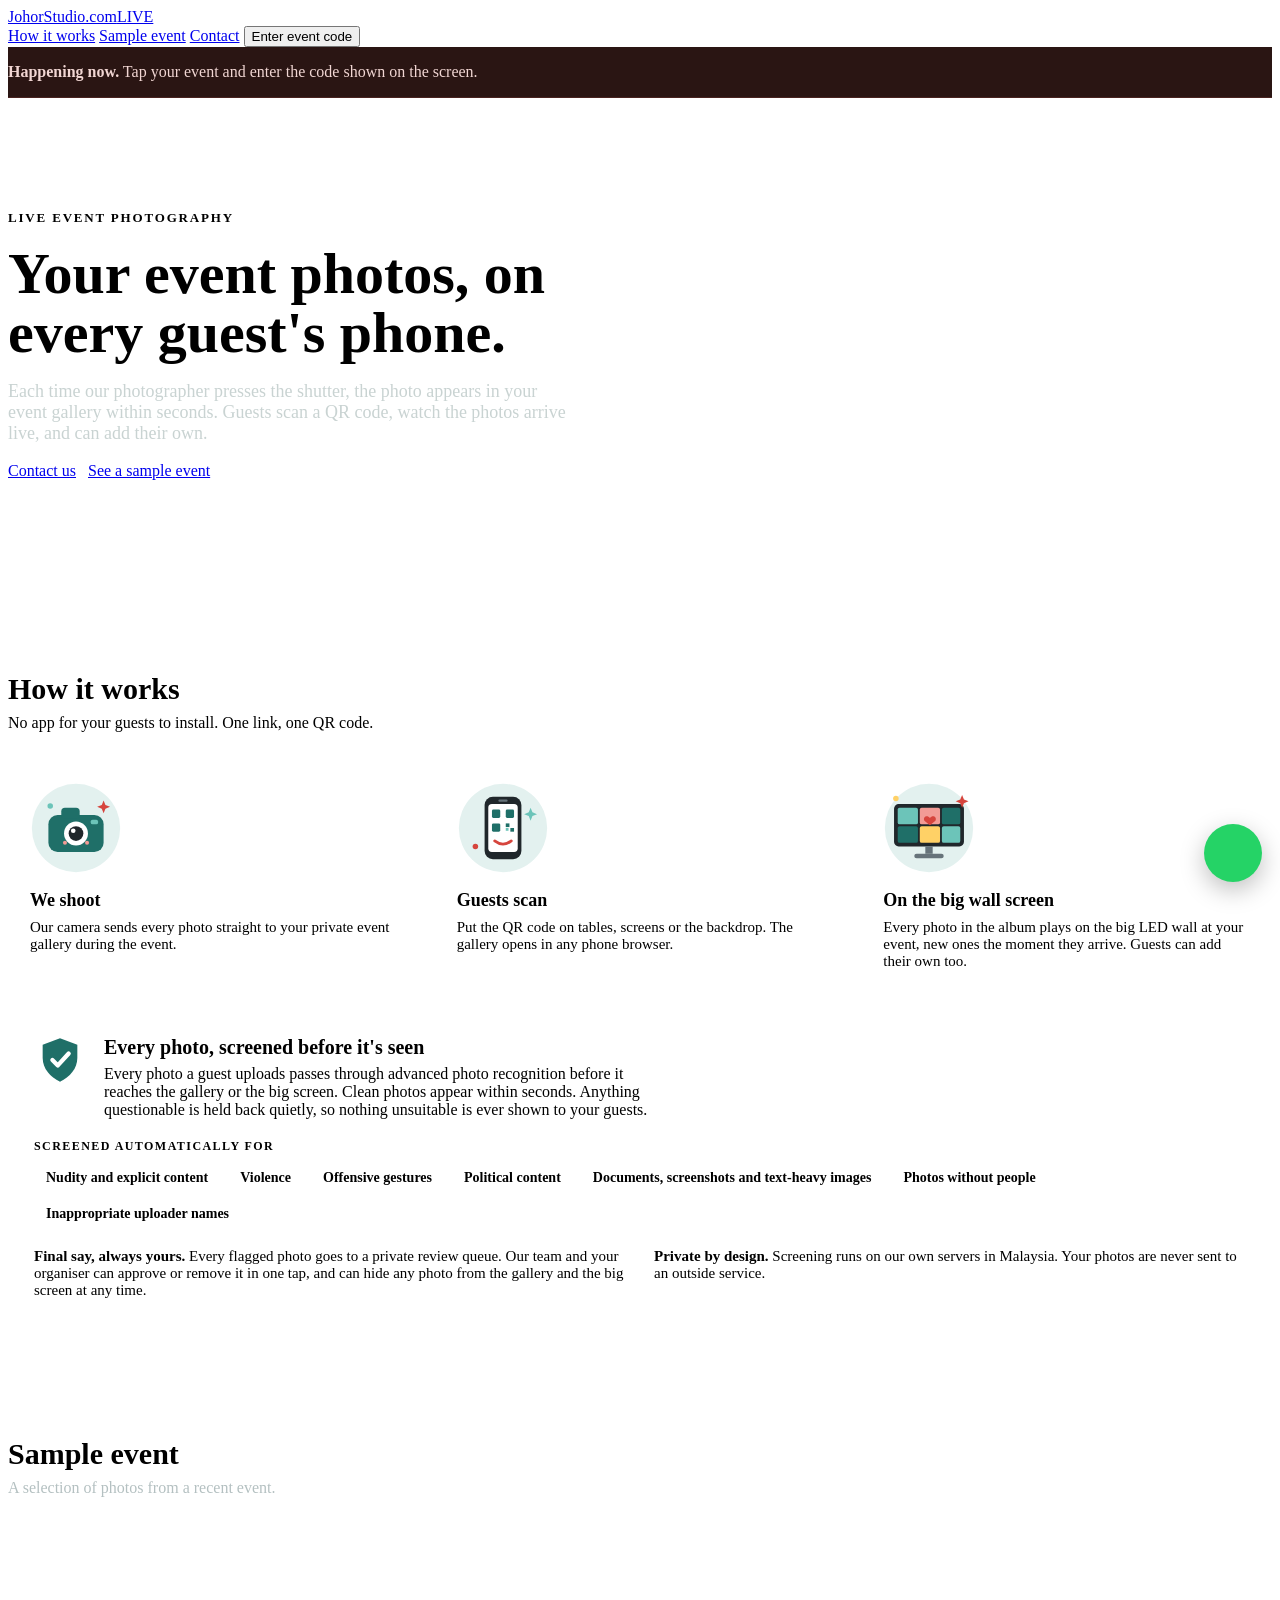
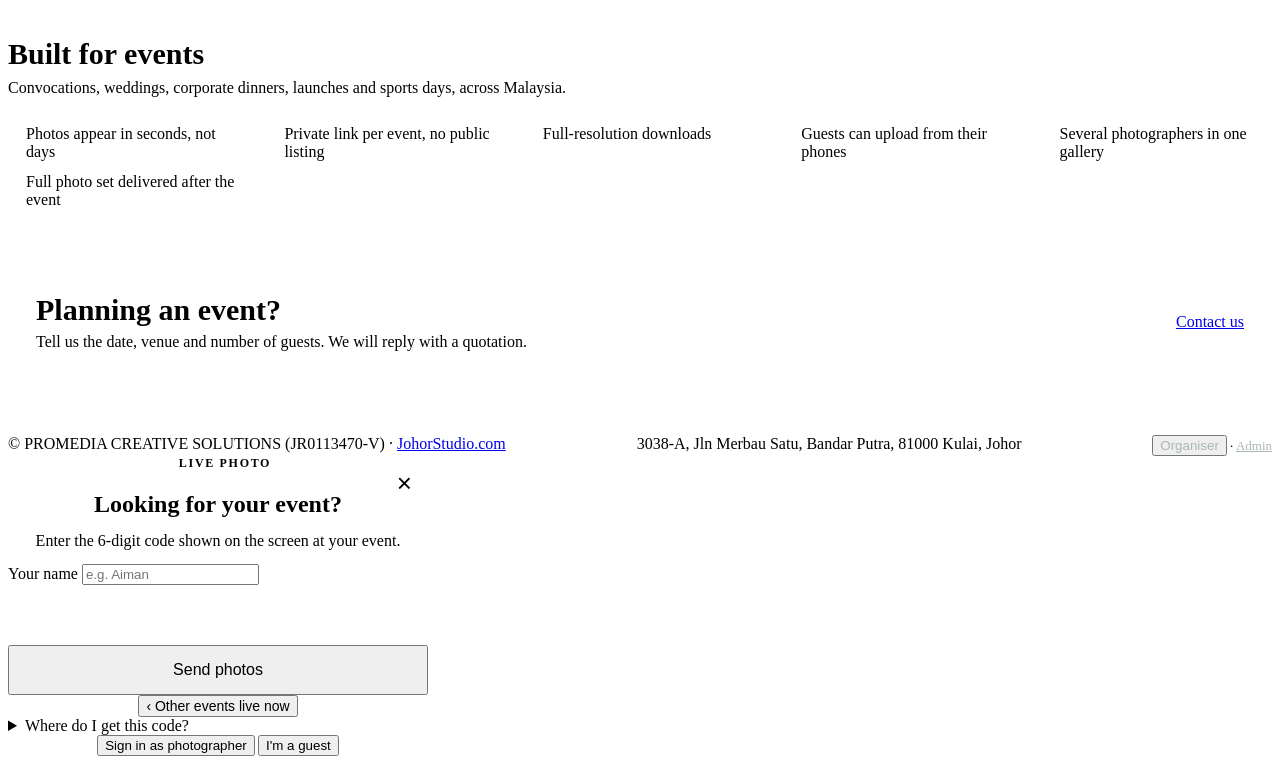
==== commit a1ec4a05: "Landing: photo safety section under How it works (screening categories, review queue, privacy) Co-Au" ====
--- a/server/public/index.html
+++ b/server/public/index.html
@@ -46,6 +46,19 @@
   @keyframes bob { 50% { transform: translateY(-4px); } }
   @keyframes twinkle { 50% { transform: scale(.4); opacity: .4; } }
   .step p { margin: 0; color: var(--steel); font-size: 15px; }
+  .safety { margin-top: 16px; padding: 26px; display: flex; flex-direction: column; gap: 20px; border-left: 4px solid var(--teal); }
+  .sf-head { display: flex; gap: 18px; align-items: flex-start; }
+  .sf-ico { flex: none; width: 52px; height: 52px; }
+  .sf-ico svg { width: 100%; height: 100%; }
+  .sf-head h3 { margin: 2px 0 6px; font-size: 20px; text-wrap: balance; }
+  .sf-head p { margin: 0; color: var(--steel); max-width: 68ch; }
+  .sf-label { display: block; font-size: 12px; letter-spacing: .12em; text-transform: uppercase; font-weight: 700; color: var(--teal-dark); margin-bottom: 10px; }
+  .sf-cats ul { list-style: none; margin: 0; padding: 0; display: flex; flex-wrap: wrap; gap: 8px; }
+  .sf-cats li { background: var(--teal-soft); color: var(--teal-dark); font-size: 14px; font-weight: 600; padding: 6px 12px; border-radius: 14px; }
+  .sf-points { display: grid; grid-template-columns: repeat(auto-fit, minmax(260px, 1fr)); gap: 12px 28px; }
+  .sf-points p { margin: 0; color: var(--steel); font-size: 15px; }
+  .sf-points b { color: var(--ink); }
+  @media (max-width: 520px) { .safety { padding: 20px; } .sf-head { flex-direction: column; gap: 10px; } }
   .feat { display: grid; grid-template-columns: repeat(auto-fit, minmax(220px, 1fr)); gap: 12px 28px; padding: 0; margin: 0; list-style: none; }
   .feat li { padding-left: 18px; position: relative; color: var(--ink); }
   .feat li::before { content: ""; position: absolute; left: 0; top: 9px; width: 8px; height: 8px; border-radius: 2px; background: var(--teal); }
@@ -153,6 +166,26 @@
 <rect x="46" y="70" width="8" height="8" fill="#66737a"/><rect x="34" y="78" width="32" height="5" rx="2.5" fill="#66737a"/>
 <path d="M51 41c-3-4-8-1-6 3l6 5 6-5c2-4-3-7-6-3z" fill="#d6453d" transform="translate(0 -2)"/></g>
 <path class="tw" d="M86 14l2 5 5 2-5 2-2 5-2-5-5-2 5-2z" fill="#d6453d"/><circle class="tw tw3" cx="14" cy="18" r="3" fill="#ffd166"/></svg></span><h3>On the big wall screen</h3><p>Every photo in the album plays on the big LED wall at your event, new ones the moment they arrive. Guests can add their own too.</p></div>
+    </div>
+    <div class="card safety">
+      <div class="sf-head">
+        <span class="sf-ico"><svg viewBox="0 0 48 48" aria-hidden="true"><path d="M24 4l16 6v12c0 10-7 18-16 22C15 40 8 32 8 22V10z" fill="#1f6f68"/><path d="M17 24l5 5 10-11" stroke="#fff" stroke-width="4" fill="none" stroke-linecap="round" stroke-linejoin="round"/></svg></span>
+        <div>
+          <h3>Every photo, screened before it's seen</h3>
+          <p>Every photo a guest uploads passes through advanced photo recognition before it reaches the gallery or the big screen. Clean photos appear within seconds. Anything questionable is held back quietly, so nothing unsuitable is ever shown to your guests.</p>
+        </div>
+      </div>
+      <div class="sf-cats">
+        <span class="sf-label">Screened automatically for</span>
+        <ul>
+          <li>Nudity and explicit content</li><li>Violence</li><li>Offensive gestures</li><li>Political content</li>
+          <li>Documents, screenshots and text-heavy images</li><li>Photos without people</li><li>Inappropriate uploader names</li>
+        </ul>
+      </div>
+      <div class="sf-points">
+        <p><b>Final say, always yours.</b> Every flagged photo goes to a private review queue. Our team and your organiser can approve or remove it in one tap, and can hide any photo from the gallery and the big screen at any time.</p>
+        <p><b>Private by design.</b> Screening runs on our own servers in Malaysia. Your photos are never sent to an outside service.</p>
+      </div>
     </div>
   </div>
 </section>
